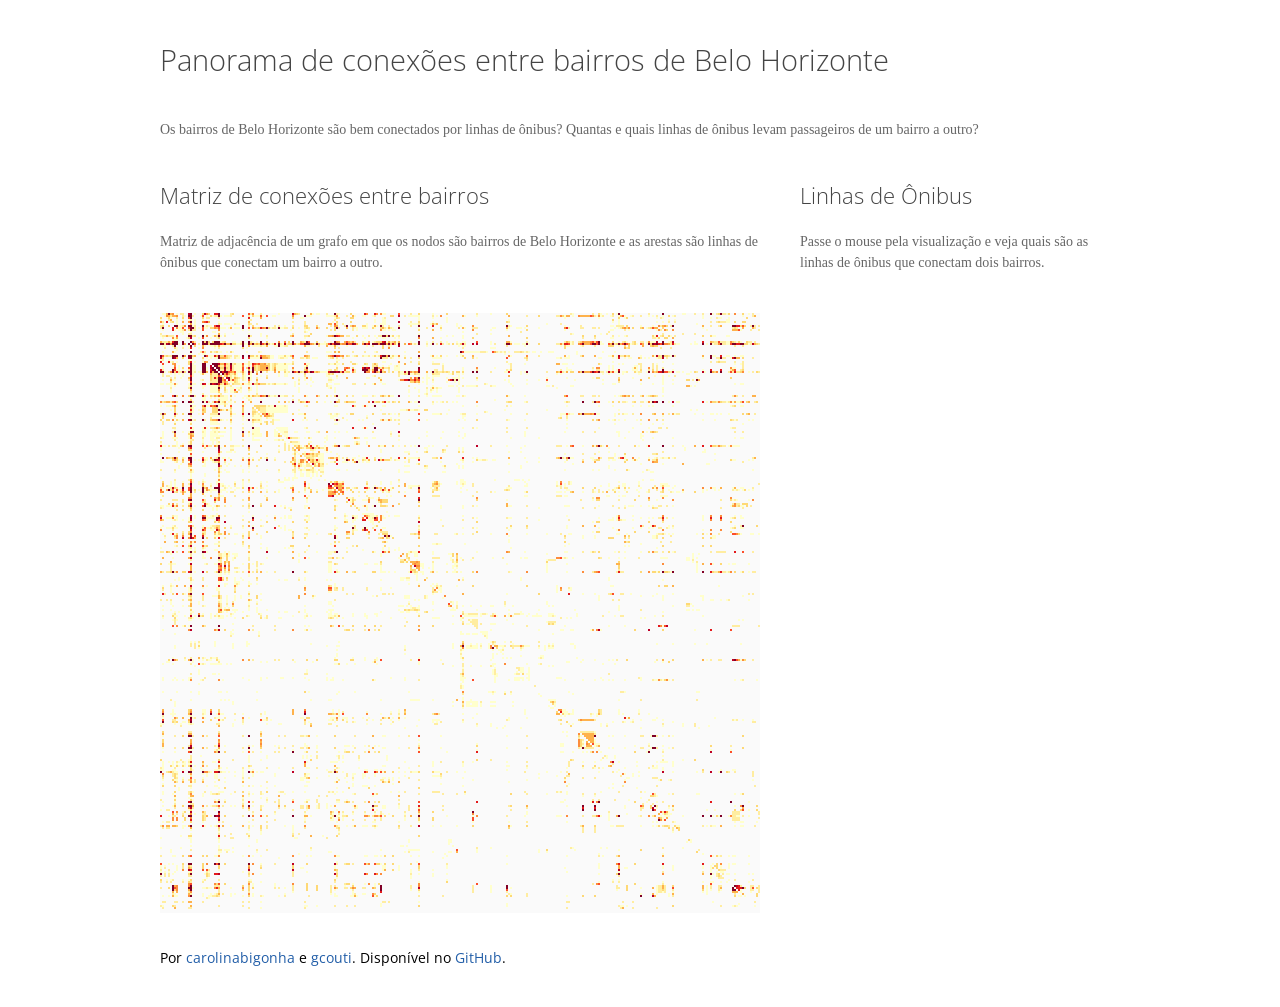
==== index.html @ 9188b866 "First gh-pages commit." ====
<!DOCTYPE html>
<html>
<head>
  <meta charset="utf-8">
  <title>Conexões entre bairros de Belo Horizonte</title>

  <link href='http://fonts.googleapis.com/css?family=Open+Sans:400,300,600' rel='stylesheet' type='text/css'>

  <link rel="stylesheet" href="css/normalize.css">
  <link rel="stylesheet" href="css/style.css">
</head>
<body>

  <div class="container clearfix">

    <h1>Panorama de conexões entre bairros de Belo Horizonte</h1>

    <p class="instructions">Os bairros de Belo Horizonte são bem conectados por linhas de ônibus? Quantas e quais linhas de ônibus levam passageiros de um bairro a outro?</p>

    <div class="whole">
      <h2>Matriz de conexões entre bairros</h2>
      <p class="instructions">Matriz de adjacência de um grafo em que os nodos são bairros de Belo Horizonte e as arestas são linhas de ônibus que conectam um bairro a outro.</p>
      <div id="viz"></div>

    </div>

    <div class="side">
      <h2>Linhas de Ônibus</h2>
      <p class="instructions">Passe o mouse pela visualização e veja quais são as linhas de ônibus que conectam dois bairros.</p>
      <div id="detail" class="detail hidden">
        <h3 class="tooltip-ttl">
          <em id="tooltip-from" class="tooltip-nb"></em> a
          <em id="tooltip-to" class="tooltip-nb"></em>
        </h3>
        <p class="tooltip-value"><span id="tooltip-connections"></span> linhas:</p>
        <ul id="bus-list" class="bus-list"></ul>
      </div>
    </div>

  <div class="footer">
    Por <a target="_blank" href="http://github.com/carolinabigonha">carolinabigonha</a> e
    <a target="_blank" href="http://github.com/gcouti">gcouti</a>. Disponível no <a target="_blank" href="http://github.com/carolinabigonha/bhtrans-viz">GitHub</a>.
  </div>

  </div>


  <script src="js/libs/d3.v3.js"></script>
  <script src="js/app.js"></script>
</body>
</html>
---- css/style.css ----
body {
  font-family: 'Open Sans', Tahoma, sans-serif;
  font-size: 100%;
}

h1 {
  font-size: 1.8em;
  font-weight: normal;
  color: #444;
  font-weight: 300;
  margin: 40px 0;
}

h2 {
  font-size: 1.4em;
  font-weight: normal;
  color: #444;
  font-weight: 300;
  margin: 0 0 20px 0;
}

.instructions {
  color: #666;
  font-family: Georgia, serif;
  color: #666;
  font-size: .875em;
  line-height: 1.5em;
  margin-bottom: 40px;
}

a, a:visited {
  color: #225EA8;
  text-decoration: none;
}

a:hover {
  text-decoration: underline;
}

.clearfix:after {
   content: " "; /* Older browser do not support empty content */
   visibility: hidden;
   display: block;
   height: 0;
   clear: both;
}

.container {
  width: 960px;
  margin: 40px auto;
  padding: 0 20px;
}

.whole {
  width: 600px;
  margin: 0 20px 30px 0;
  float: left;
}

.side {
  width: 320px;
  float: left;
  margin-left: 20px;
}

.footer {
  font-size: .9em;
  clear:both;
}

.routes {
  fill: #fafafa;
}

.vizualization {
  margin-top: 20px;
}

.detail {
  font-size: .9em;
}

.hidden {
  display: none;
}

.tooltip-ttl {
  font-size: 1.1em;
  font-weight: 100;
  margin: 0;
}

.tooltip-nb {
  color: #225EA8;
  font-style: normal;
}

.cod-linh {
  margin-top: 10px;
  list-style: none;
  color: #666;
}

.nom-subl {
  line-height: 1.5em;
  display: block;
  color: #999;
}

.bus-list {
  margin: 0;
  padding-left: 0;
  font-size: .9em;
}

/* This product includes color specifications and designs developed by Cynthia Brewer (http://colorbrewer.org/). */
.YlOrRd .q0-9{fill:rgb(255,255,204)}
.YlOrRd .q1-9{fill:rgb(255,237,160)}
.YlOrRd .q2-9{fill:rgb(254,217,118)}
.YlOrRd .q3-9{fill:rgb(254,178,76)}
.YlOrRd .q4-9{fill:rgb(253,141,60)}
.YlOrRd .q5-9{fill:rgb(252,78,42)}
.YlOrRd .q6-9{fill:rgb(227,26,28)}
.YlOrRd .q7-9{fill:rgb(189,0,38)}
.YlOrRd .q8-9{fill:rgb(128,0,38)}
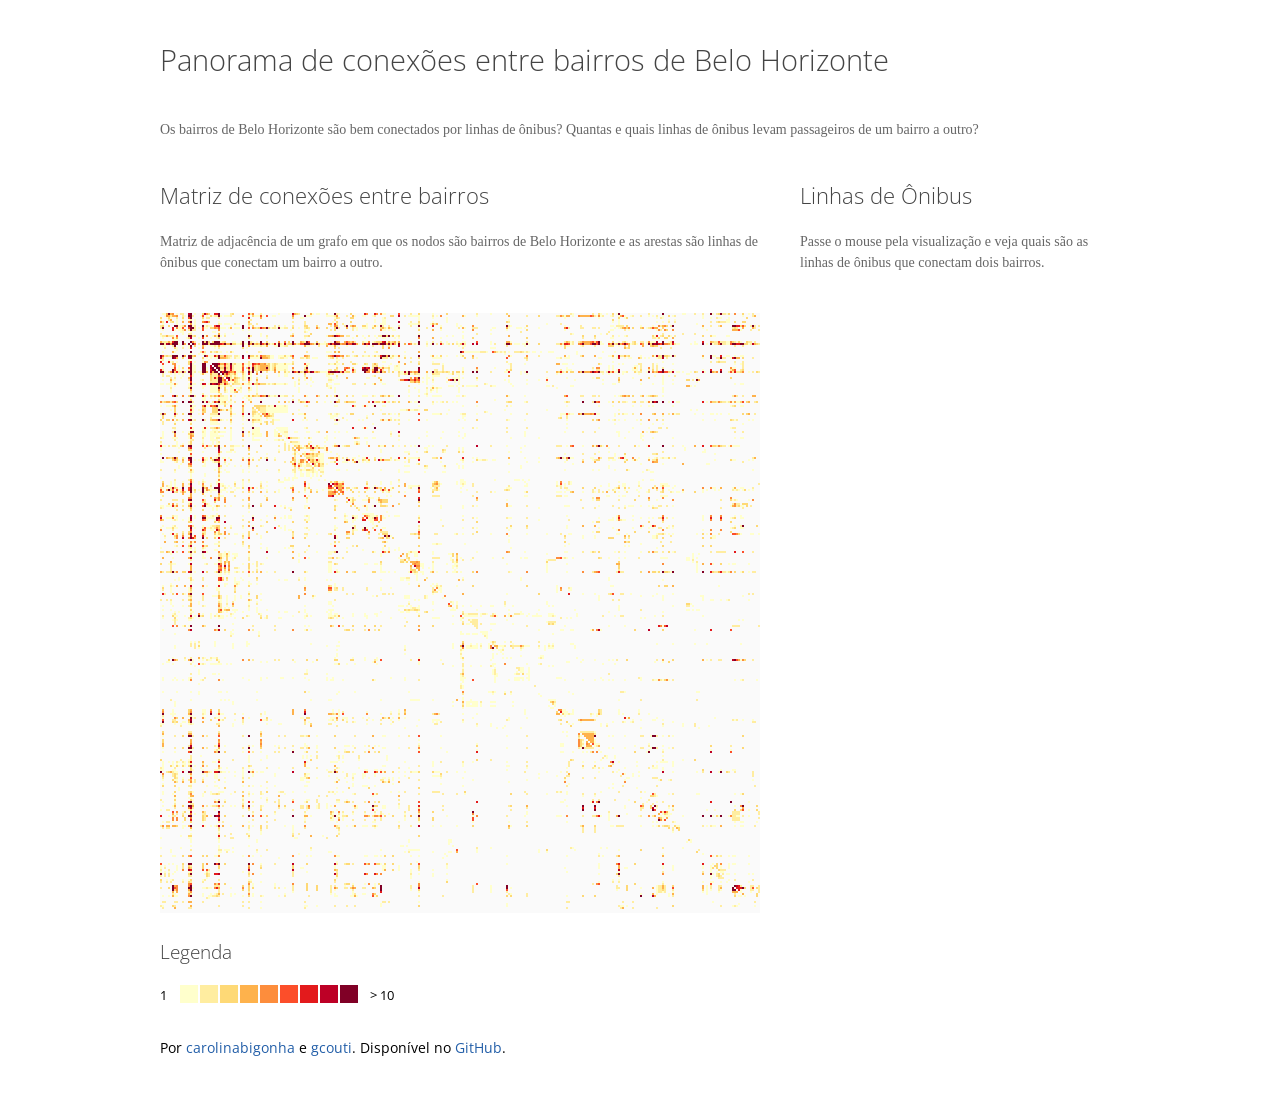
==== commit 4591682e: "Updating viz with legend." ====
--- a/index.html
+++ b/index.html
@@ -21,6 +21,9 @@
       <h2>Matriz de conexões entre bairros</h2>
       <p class="instructions">Matriz de adjacência de um grafo em que os nodos são bairros de Belo Horizonte e as arestas são linhas de ônibus que conectam um bairro a outro.</p>
       <div id="viz"></div>
+
+      <h3>Legenda</h3>
+      <div id="legend"></div>
 
     </div>
 
--- a/css/style.css
+++ b/css/style.css
@@ -17,6 +17,14 @@
   color: #444;
   font-weight: 300;
   margin: 0 0 20px 0;
+}
+
+h3 {
+  font-size: 1.2em;
+  font-weight: normal;
+  color: #444;
+  font-weight: 300;
+  margin: 20px 0;
 }
 
 .instructions {
@@ -113,6 +121,10 @@
   font-size: .9em;
 }
 
+.legend-text {
+  font-size: .8em;
+}
+
 /* This product includes color specifications and designs developed by Cynthia Brewer (http://colorbrewer.org/). */
 .YlOrRd .q0-9{fill:rgb(255,255,204)}
 .YlOrRd .q1-9{fill:rgb(255,237,160)}
@@ -122,4 +134,4 @@
 .YlOrRd .q5-9{fill:rgb(252,78,42)}
 .YlOrRd .q6-9{fill:rgb(227,26,28)}
 .YlOrRd .q7-9{fill:rgb(189,0,38)}
-.YlOrRd .q8-9{fill:rgb(128,0,38)}+.YlOrRd .q8-9{fill:rgb(128,0,38)}
